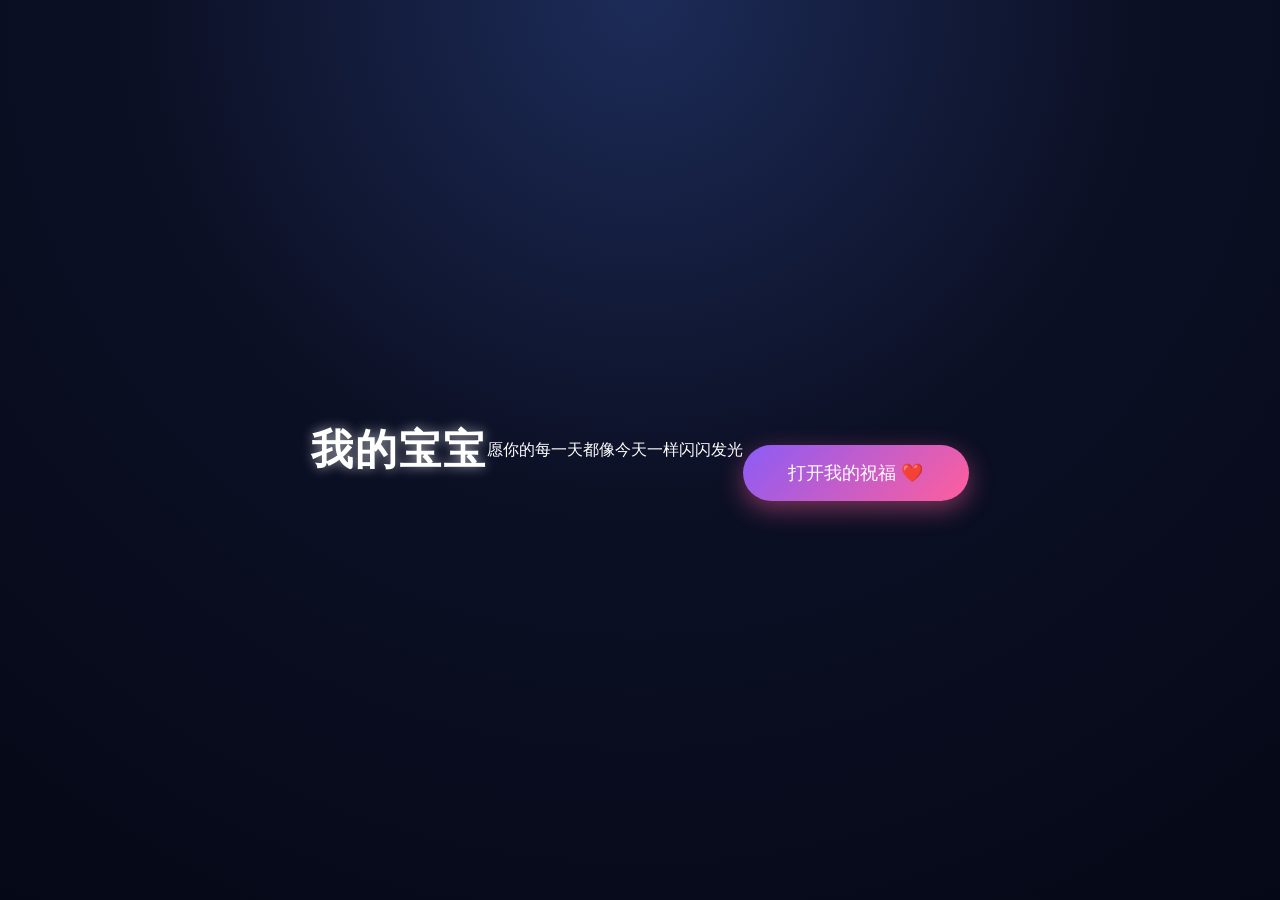
==== index.html @ 5b8b369f "Update birthday title and greeting in index.html" ====
<!DOCTYPE html>
<html lang="zh-CN">

<head>
    <meta charset="UTF-8">
    <meta name="viewport" content="width=device-width, initial-scale=1.0">

    <title>给宝宝的生日祝福</title>

    <!-- 首页CSS -->
    <link rel="stylesheet" href="css/style.css">

</head>

<body>

    <!-- 首页内容 -->
    <div class="container">

        <h1>
            我的宝宝
        </h1>

        <p class="subtitle">
            愿你的每一天都像今天一样闪闪发光
        </p>


        <!-- 跳转生日页面按钮 -->
        <a href="birthday.html" class="start-btn">
            <button>
                打开我的祝福 ❤️
            </button>
        </a>


    </div>


    <!-- 背景音乐 -->
    <audio id="bgMusic" autoplay loop>
        <source src="music/happy-birthday.mp3" type="audio/mpeg">
    </audio>


    <!-- 首页JS -->
    <script src="js/main.js"></script>


</body>

</html>
---- css/style.css ----
/* ===========================
   Happy Birthday For 袁雨婷 ❤️
   style.css
=========================== */

*{
    margin:0;
    padding:0;
    box-sizing:border-box;
}

html,
body{
    width:100%;
    height:100%;
    overflow:hidden;
    font-family:"Poppins","Microsoft YaHei",sans-serif;
    color:#fff;
}

/* 星空背景 */
body{
    background:
        radial-gradient(circle at top,#1c2b58 0%,#0c1025 45%,#050816 100%);
}

/* Canvas */
#stars{
    position:fixed;
    left:0;
    top:0;
    width:100%;
    height:100%;
    z-index:0;
}

/* 深色遮罩 */
.overlay{
    position:fixed;
    inset:0;
    background:
    linear-gradient(
    rgba(0,0,0,.25),
    rgba(0,0,0,.45)
    );
    z-index:1;
}

/* 页面居中 */
.container{
    position:relative;
    z-index:2;
    width:100%;
    height:100%;
    display:flex;
    justify-content:center;
    align-items:center;
    padding:20px;
}

/* 毛玻璃卡片 */
.glass{

    width:420px;
    max-width:95%;

    padding:60px 40px;

    border-radius:30px;

    background:
    rgba(255,255,255,.08);

    border:1px solid rgba(255,255,255,.18);

    backdrop-filter:blur(18px);

    -webkit-backdrop-filter:blur(18px);

    box-shadow:
    0 10px 40px rgba(0,0,0,.35);

    text-align:center;

    animation:fadeUp 1.4s ease;
}

/* 爱心 */
.heart{

    font-size:60px;

    margin-bottom:18px;

    animation:heartBeat 1.8s infinite;

}

/* 主标题 */
h1{

    font-size:42px;

    font-weight:700;

    letter-spacing:2px;

    color:#fff;

    text-shadow:
    0 0 12px rgba(255,255,255,.6);

}

/* 名字 */
h2{

    margin-top:18px;

    font-size:32px;

    color:#ff7aa8;

    letter-spacing:4px;

}

/* 打字机文字 */
#typing{

    margin-top:35px;

    min-height:70px;

    line-height:35px;

    font-size:19px;

    color:#f4f4f4;

    opacity:.9;

}

/* 按钮 */
button{

    margin-top:45px;

    padding:16px 45px;

    border:none;

    border-radius:60px;

    cursor:pointer;

    font-size:18px;

    color:#fff;

    background:
    linear-gradient(
    135deg,
    #8b5cf6,
    #ff5e9c
    );

    box-shadow:
    0 8px 25px rgba(255,94,156,.45);

    transition:.35s;

    animation:breathe 2.5s infinite;

}

button:hover{

    transform:
    translateY(-4px)
    scale(1.05);

    box-shadow:
    0 15px 40px rgba(255,94,156,.6);

}

/* 呼吸动画 */
@keyframes breathe{

    0%{

        transform:scale(1);

    }

    50%{

        transform:scale(1.05);

    }

    100%{

        transform:scale(1);

    }

}

/* 爱心跳动 */
@keyframes heartBeat{

    0%{

        transform:scale(1);

    }

    20%{

        transform:scale(1.15);

    }

    40%{

        transform:scale(.95);

    }

    60%{

        transform:scale(1.18);

    }

    100%{

        transform:scale(1);

    }

}

/* 卡片出现 */
@keyframes fadeUp{

    from{

        opacity:0;

        transform:
        translateY(50px);

    }

    to{

        opacity:1;

        transform:
        translateY(0);

    }

}

/* 星空光晕 */
.glass::before{

    content:"";

    position:absolute;

    width:240px;

    height:240px;

    background:

    radial-gradient(
    rgba(255,255,255,.18),
    transparent 70%
    );

    left:-100px;

    top:-100px;

    filter:blur(20px);

}

/* 底部发光 */
.glass::after{

    content:"";

    position:absolute;

    width:200px;

    height:200px;

    background:

    radial-gradient(

    rgba(255,94,156,.18),

    transparent 70%

    );

    right:-70px;

    bottom:-70px;

    filter:blur(25px);

}

/* 手机适配 */

@media(max-width:768px){

.glass{

padding:45px 25px;

border-radius:25px;

}

h1{

font-size:32px;

}

h2{

font-size:26px;

}

.heart{

font-size:50px;

}

#typing{

font-size:17px;

line-height:30px;

}

button{

width:100%;

font-size:17px;

}

}
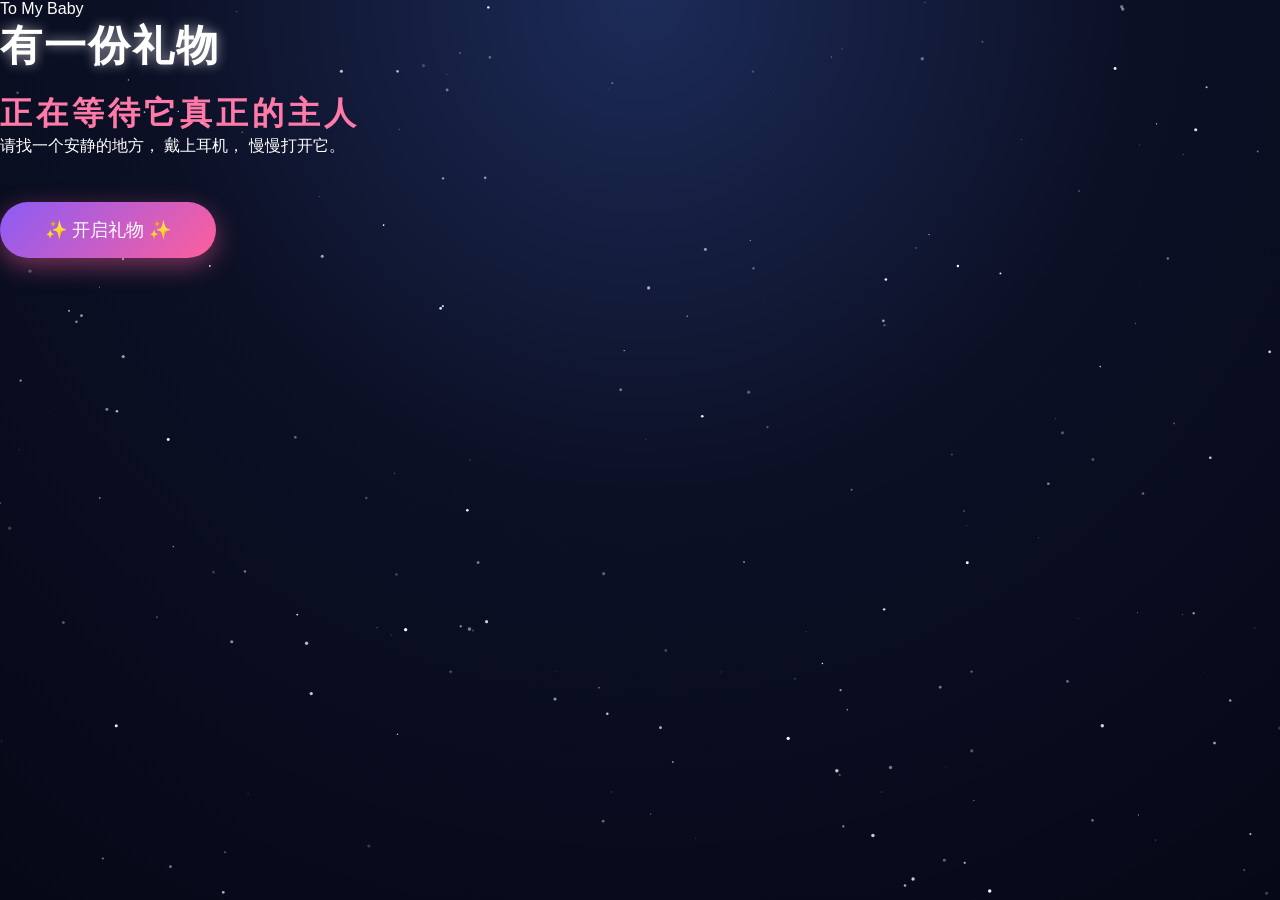
==== commit 0ad323f7: "Update index.html" ====
--- a/index.html
+++ b/index.html
@@ -2,50 +2,86 @@
 <html lang="zh-CN">
 
 <head>
+
     <meta charset="UTF-8">
-    <meta name="viewport" content="width=device-width, initial-scale=1.0">
 
-    <title>给宝宝的生日祝福</title>
+    <meta name="viewport"
+        content="width=device-width, initial-scale=1.0, viewport-fit=cover">
 
-    <!-- 首页CSS -->
+    <title>Happy Birthday · 宝宝 ❤️</title>
+
+    <meta name="theme-color" content="#000000">
+
+    <meta name="apple-mobile-web-app-capable" content="yes">
+
+    <meta name="apple-mobile-web-app-status-bar-style" content="black-translucent">
+
     <link rel="stylesheet" href="css/style.css">
 
 </head>
 
 <body>
 
-    <!-- 首页内容 -->
-    <div class="container">
+    <!-- 星空 -->
+    <canvas id="stars"></canvas>
 
-        <h1>
-            我的宝宝
-        </h1>
+    <!-- 星光 -->
+    <div class="glow glow1"></div>
+    <div class="glow glow2"></div>
 
-        <p class="subtitle">
-            愿你的每一天都像今天一样闪闪发光
-        </p>
+    <!-- 流星 -->
+    <div class="meteor meteor1"></div>
+    <div class="meteor meteor2"></div>
+    <div class="meteor meteor3"></div>
 
+    <!-- 主体 -->
+    <main id="intro">
 
-        <!-- 跳转生日页面按钮 -->
-        <a href="birthday.html" class="start-btn">
-            <button>
-                打开我的祝福 ❤️
+        <div class="content">
+
+            <p class="small">
+                To My Baby
+            </p>
+
+            <h1 class="title">
+                有一份礼物
+            </h1>
+
+            <h2 class="subtitle">
+                正在等待它真正的主人
+            </h2>
+
+            <div class="line"></div>
+
+            <p class="tip">
+
+                请找一个安静的地方，
+
+                戴上耳机，
+
+                慢慢打开它。
+
+            </p>
+
+            <button id="openBtn">
+
+                ✨ 开启礼物 ✨
+
             </button>
-        </a>
 
+        </div>
 
-    </div>
+    </main>
 
+    <!-- 开场渐变 -->
+    <div id="fade"></div>
 
     <!-- 背景音乐 -->
-    <audio id="bgMusic" autoplay loop>
-        <source src="music/happy-birthday.mp3" type="audio/mpeg">
+    <audio id="bgm" loop preload="auto">
+        <source src="assets/music/happy-birthday.mp3" type="audio/mpeg">
     </audio>
 
-
-    <!-- 首页JS -->
     <script src="js/main.js"></script>
-
 
 </body>
 
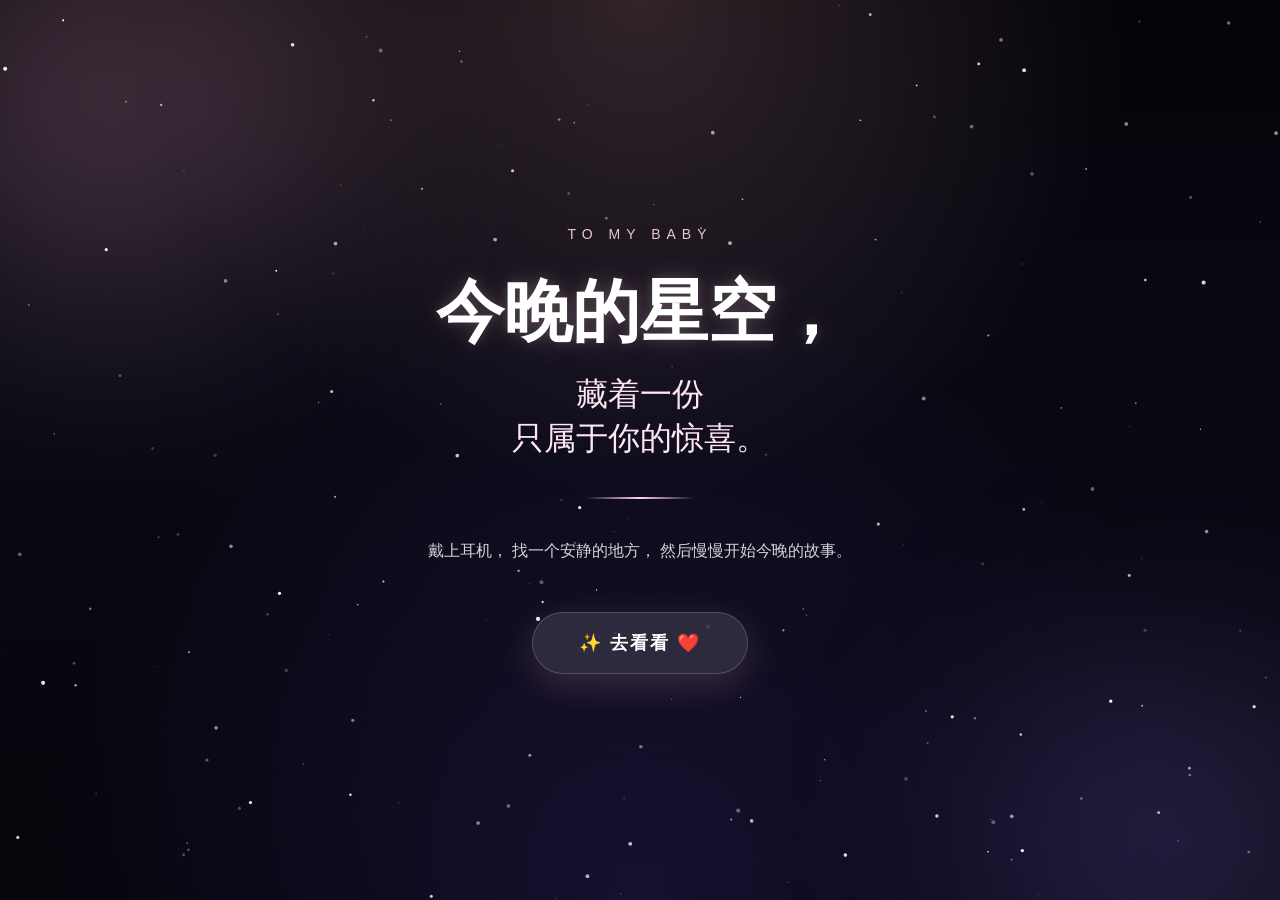
==== commit 601e76f9: "Refactor index.html for improved readability Updated HTML structure and comments for clarity." ====
--- a/index.html
+++ b/index.html
@@ -6,15 +6,16 @@
     <meta charset="UTF-8">
 
     <meta name="viewport"
-        content="width=device-width, initial-scale=1.0, viewport-fit=cover">
-
-    <title>Happy Birthday · 宝宝 ❤️</title>
+          content="width=device-width, initial-scale=1.0, viewport-fit=cover">
 
     <meta name="theme-color" content="#000000">
 
     <meta name="apple-mobile-web-app-capable" content="yes">
 
-    <meta name="apple-mobile-web-app-status-bar-style" content="black-translucent">
+    <meta name="apple-mobile-web-app-status-bar-style"
+          content="black-translucent">
+
+    <title>Happy Birthday · 宝宝 ❤️</title>
 
     <link rel="stylesheet" href="css/style.css">
 
@@ -22,64 +23,101 @@
 
 <body>
 
-    <!-- 星空 -->
+    <!-- 星空背景 -->
     <canvas id="stars"></canvas>
 
-    <!-- 星光 -->
+    <!-- 柔光 -->
     <div class="glow glow1"></div>
     <div class="glow glow2"></div>
 
     <!-- 流星 -->
     <div class="meteor meteor1"></div>
     <div class="meteor meteor2"></div>
-    <div class="meteor meteor3"></div>
 
-    <!-- 主体 -->
+    <!-- 页面主体 -->
+
     <main id="intro">
 
-        <div class="content">
+        <section class="content">
 
-            <p class="small">
+            <!-- 第一行 -->
+
+            <p class="small fade-item">
+
                 To My Baby
+
             </p>
 
-            <h1 class="title">
-                有一份礼物
+            <!-- 第二行 -->
+
+            <h1 class="title fade-item">
+
+                今晚的星空，
+
             </h1>
 
-            <h2 class="subtitle">
-                正在等待它真正的主人
+            <!-- 第三行 -->
+
+            <h2 class="subtitle fade-item">
+
+                藏着一份<br>
+
+                只属于你的惊喜。
+
             </h2>
 
-            <div class="line"></div>
+            <!-- 分割线 -->
 
-            <p class="tip">
+            <div class="line fade-item"></div>
 
-                请找一个安静的地方，
+            <!-- 提示 -->
+
+            <p class="tip fade-item">
 
                 戴上耳机，
 
-                慢慢打开它。
+                找一个安静的地方，
+
+                然后慢慢开始今晚的故事。
 
             </p>
 
-            <button id="openBtn">
+            <!-- 按钮 -->
 
-                ✨ 开启礼物 ✨
+            <button
+                id="openBtn"
+                class="fade-item">
+
+                ✨ 去看看 ❤️
 
             </button>
 
-        </div>
+        </section>
 
     </main>
 
-    <!-- 开场渐变 -->
+    <!-- 星空粒子容器 -->
+
+    <div id="particleLayer"></div>
+
+    <!-- 转场 -->
+
     <div id="fade"></div>
 
     <!-- 背景音乐 -->
-    <audio id="bgm" loop preload="auto">
-        <source src="assets/music/happy-birthday.mp3" type="audio/mpeg">
+
+    <audio
+        id="bgm"
+        preload="auto"
+        loop>
+
+        <source
+            src="assets/music/happy-birthday.mp3"
+            type="audio/mpeg">
+
     </audio>
+
+    <!-- JS -->
 
     <script src="js/main.js"></script>
 
--- a/css/style.css
+++ b/css/style.css
@@ -1,7 +1,7 @@
-/* ===========================
-   Happy Birthday For 袁雨婷 ❤️
-   style.css
-=========================== */
+/* =========================================================
+   Happy Birthday · 首页样式
+   File: css/style.css
+   ========================================================= */
 
 *{
     margin:0;
@@ -14,358 +14,572 @@
     width:100%;
     height:100%;
     overflow:hidden;
-    font-family:"Poppins","Microsoft YaHei",sans-serif;
+    font-family:
+        "PingFang SC",
+        "Microsoft YaHei",
+        sans-serif;
+
+    background:#000;
     color:#fff;
 }
 
-/* 星空背景 */
-body{
-    background:
-        radial-gradient(circle at top,#1c2b58 0%,#0c1025 45%,#050816 100%);
-}
-
-/* Canvas */
+/* ===============================
+   星空 Canvas
+================================ */
+
 #stars{
     position:fixed;
-    left:0;
-    top:0;
+    inset:0;
     width:100%;
     height:100%;
+    z-index:1;
+}
+
+/* ===============================
+   背景渐变
+================================ */
+
+body::before{
+
+    content:"";
+
+    position:fixed;
+
+    inset:0;
+
+    background:
+
+        radial-gradient(circle at top,
+        rgba(255,182,193,.18),
+        transparent 45%),
+
+        radial-gradient(circle at bottom,
+        rgba(120,80,255,.15),
+        transparent 55%),
+
+        linear-gradient(
+            180deg,
+            #030308 0%,
+            #090914 40%,
+            #05050b 100%
+        );
+
     z-index:0;
-}
-
-/* 深色遮罩 */
-.overlay{
+
+}
+
+/* ===============================
+   光晕
+================================ */
+
+.glow{
+
     position:fixed;
+
+    border-radius:50%;
+
+    filter:blur(120px);
+
+    opacity:.25;
+
+    animation:breath 6s ease-in-out infinite;
+
+    z-index:0;
+
+}
+
+.glow1{
+
+    width:420px;
+
+    height:420px;
+
+    background:#ffb6d9;
+
+    top:-120px;
+
+    left:-100px;
+
+}
+
+.glow2{
+
+    width:360px;
+
+    height:360px;
+
+    background:#9b7cff;
+
+    right:-80px;
+
+    bottom:-120px;
+
+    animation-delay:2s;
+
+}
+
+@keyframes breath{
+
+    0%{
+        transform:scale(1);
+        opacity:.18;
+    }
+
+    50%{
+        transform:scale(1.2);
+        opacity:.35;
+    }
+
+    100%{
+        transform:scale(1);
+        opacity:.18;
+    }
+
+}
+
+/* ===============================
+   主内容
+================================ */
+
+#intro{
+
+    position:relative;
+
+    z-index:10;
+
+    width:100%;
+
+    height:100%;
+
+    display:flex;
+
+    align-items:center;
+
+    justify-content:center;
+
+    padding:30px;
+
+}
+
+.content{
+
+    width:min(90%,560px);
+
+    text-align:center;
+
+    animation:introFade 2s ease;
+
+}
+
+.small{
+
+    color:#ffd8ec;
+
+    letter-spacing:6px;
+
+    font-size:14px;
+
+    margin-bottom:25px;
+
+    text-transform:uppercase;
+
+    opacity:.9;
+
+}
+
+.title{
+
+    font-size:clamp(38px,7vw,68px);
+
+    font-weight:700;
+
+    line-height:1.3;
+
+    text-shadow:
+
+        0 0 12px rgba(255,255,255,.15),
+
+        0 0 30px rgba(255,182,193,.2);
+
+}
+
+.subtitle{
+
+    margin-top:18px;
+
+    font-size:clamp(20px,4vw,32px);
+
+    color:#ffe7f2;
+
+    font-weight:300;
+
+}
+
+.line{
+
+    width:110px;
+
+    height:2px;
+
+    margin:36px auto;
+
+    border-radius:999px;
+
+    background:linear-gradient(
+        90deg,
+        transparent,
+        #ffd6e8,
+        transparent
+    );
+
+}
+
+.tip{
+
+    color:rgba(255,255,255,.82);
+
+    line-height:2;
+
+    font-size:16px;
+
+    margin-bottom:45px;
+
+}
+
+/* ===============================
+   按钮
+================================ */
+
+#openBtn{
+
+    cursor:pointer;
+
+    border:none;
+
+    outline:none;
+
+    padding:18px 46px;
+
+    border-radius:999px;
+
+    color:#fff;
+
+    font-size:18px;
+
+    font-weight:600;
+
+    letter-spacing:2px;
+
+    background:
+
+        rgba(255,255,255,.12);
+
+    backdrop-filter:blur(18px);
+
+    -webkit-backdrop-filter:blur(18px);
+
+    border:1px solid rgba(255,255,255,.18);
+
+    transition:.4s;
+
+    box-shadow:
+
+        0 10px 35px rgba(255,182,193,.18);
+
+}
+
+#openBtn:hover{
+
+    transform:translateY(-5px) scale(1.04);
+
+    background:
+
+        rgba(255,182,193,.2);
+
+    box-shadow:
+
+        0 15px 45px rgba(255,182,193,.35);
+
+}
+
+#openBtn:active{
+
+    transform:scale(.96);
+
+}
+
+/* ===============================
+   流星
+================================ */
+
+.meteor{
+
+    position:fixed;
+
+    width:180px;
+
+    height:2px;
+
+    background:
+
+    linear-gradient(
+
+        90deg,
+
+        rgba(255,255,255,0),
+
+        rgba(255,255,255,.95)
+
+    );
+
+    transform:rotate(-35deg);
+
+    opacity:.75;
+
+    z-index:2;
+
+}
+
+.meteor::after{
+
+    content:"";
+
+    position:absolute;
+
+    right:-4px;
+
+    top:-2px;
+
+    width:6px;
+
+    height:6px;
+
+    border-radius:50%;
+
+    background:#fff;
+
+    box-shadow:0 0 12px #fff;
+
+}
+
+.meteor1{
+
+    top:12%;
+
+    left:-25%;
+
+    animation:meteorMove 7s linear infinite;
+
+}
+
+.meteor2{
+
+    top:35%;
+
+    left:-35%;
+
+    animation:meteorMove 9s linear infinite;
+
+    animation-delay:2s;
+
+}
+
+.meteor3{
+
+    top:60%;
+
+    left:-30%;
+
+    animation:meteorMove 8s linear infinite;
+
+    animation-delay:5s;
+
+}
+
+@keyframes meteorMove{
+
+    0%{
+
+        transform:
+
+            translate(0,0)
+
+            rotate(-35deg);
+
+        opacity:0;
+
+    }
+
+    10%{
+
+        opacity:1;
+
+    }
+
+    100%{
+
+        transform:
+
+            translate(170vw,90vh)
+
+            rotate(-35deg);
+
+        opacity:0;
+
+    }
+
+}
+
+/* ===============================
+   淡入动画
+================================ */
+
+@keyframes introFade{
+
+    from{
+
+        opacity:0;
+
+        transform:
+
+            translateY(35px)
+
+            scale(.96);
+
+    }
+
+    to{
+
+        opacity:1;
+
+        transform:
+
+            translateY(0)
+
+            scale(1);
+
+    }
+
+}
+
+/* ===============================
+   转场遮罩
+================================ */
+
+#fade{
+
+    position:fixed;
+
     inset:0;
-    background:
-    linear-gradient(
-    rgba(0,0,0,.25),
-    rgba(0,0,0,.45)
-    );
-    z-index:1;
-}
-
-/* 页面居中 */
-.container{
-    position:relative;
-    z-index:2;
-    width:100%;
-    height:100%;
-    display:flex;
-    justify-content:center;
-    align-items:center;
-    padding:20px;
-}
-
-/* 毛玻璃卡片 */
-.glass{
-
-    width:420px;
-    max-width:95%;
-
-    padding:60px 40px;
-
-    border-radius:30px;
-
-    background:
-    rgba(255,255,255,.08);
-
-    border:1px solid rgba(255,255,255,.18);
-
-    backdrop-filter:blur(18px);
-
-    -webkit-backdrop-filter:blur(18px);
-
-    box-shadow:
-    0 10px 40px rgba(0,0,0,.35);
-
-    text-align:center;
-
-    animation:fadeUp 1.4s ease;
-}
-
-/* 爱心 */
-.heart{
-
-    font-size:60px;
-
-    margin-bottom:18px;
-
-    animation:heartBeat 1.8s infinite;
-
-}
-
-/* 主标题 */
-h1{
-
-    font-size:42px;
-
-    font-weight:700;
-
-    letter-spacing:2px;
-
-    color:#fff;
-
-    text-shadow:
-    0 0 12px rgba(255,255,255,.6);
-
-}
-
-/* 名字 */
-h2{
-
-    margin-top:18px;
-
-    font-size:32px;
-
-    color:#ff7aa8;
-
-    letter-spacing:4px;
-
-}
-
-/* 打字机文字 */
-#typing{
-
-    margin-top:35px;
-
-    min-height:70px;
-
-    line-height:35px;
-
-    font-size:19px;
-
-    color:#f4f4f4;
-
-    opacity:.9;
-
-}
-
-/* 按钮 */
-button{
-
-    margin-top:45px;
-
-    padding:16px 45px;
-
-    border:none;
-
-    border-radius:60px;
-
-    cursor:pointer;
-
-    font-size:18px;
-
-    color:#fff;
-
-    background:
-    linear-gradient(
-    135deg,
-    #8b5cf6,
-    #ff5e9c
-    );
-
-    box-shadow:
-    0 8px 25px rgba(255,94,156,.45);
-
-    transition:.35s;
-
-    animation:breathe 2.5s infinite;
-
-}
-
-button:hover{
-
-    transform:
-    translateY(-4px)
-    scale(1.05);
-
-    box-shadow:
-    0 15px 40px rgba(255,94,156,.6);
-
-}
-
-/* 呼吸动画 */
-@keyframes breathe{
-
-    0%{
-
-        transform:scale(1);
+
+    background:#000;
+
+    opacity:0;
+
+    pointer-events:none;
+
+    transition:1.3s;
+
+    z-index:999;
+
+}
+
+#fade.show{
+
+    opacity:1;
+
+}
+
+/* ===============================
+   手机适配
+================================ */
+
+@media (max-width:768px){
+
+    .content{
+
+        width:92%;
+
+    }
+
+    .title{
+
+        font-size:42px;
+
+    }
+
+    .subtitle{
+
+        font-size:22px;
+
+    }
+
+    .tip{
+
+        font-size:15px;
+
+    }
+
+    #openBtn{
+
+        width:100%;
+
+        font-size:18px;
+
+        padding:18px;
+
+    }
+
+}
+
+/* ===============================
+   刘海屏安全区域
+================================ */
+
+body{
+
+    padding-top:env(safe-area-inset-top);
+
+    padding-bottom:env(safe-area-inset-bottom);
+
+    padding-left:env(safe-area-inset-left);
+
+    padding-right:env(safe-area-inset-right);
+
+}
+
+/* ===============================
+   星空闪烁点（可由 JS 动态添加）
+================================ */
+
+.star{
+
+    position:absolute;
+
+    border-radius:50%;
+
+    background:#fff;
+
+    animation:twinkle linear infinite;
+
+}
+
+@keyframes twinkle{
+
+    0%,100%{
+
+        opacity:.2;
+
+        transform:scale(.8);
 
     }
 
     50%{
 
-        transform:scale(1.05);
-
-    }
-
-    100%{
-
-        transform:scale(1);
-
-    }
-
-}
-
-/* 爱心跳动 */
-@keyframes heartBeat{
-
-    0%{
-
-        transform:scale(1);
-
-    }
-
-    20%{
-
-        transform:scale(1.15);
-
-    }
-
-    40%{
-
-        transform:scale(.95);
-
-    }
-
-    60%{
-
-        transform:scale(1.18);
-
-    }
-
-    100%{
-
-        transform:scale(1);
-
-    }
-
-}
-
-/* 卡片出现 */
-@keyframes fadeUp{
-
-    from{
-
-        opacity:0;
-
-        transform:
-        translateY(50px);
-
-    }
-
-    to{
-
         opacity:1;
 
-        transform:
-        translateY(0);
-
-    }
-
-}
-
-/* 星空光晕 */
-.glass::before{
-
-    content:"";
-
-    position:absolute;
-
-    width:240px;
-
-    height:240px;
-
-    background:
-
-    radial-gradient(
-    rgba(255,255,255,.18),
-    transparent 70%
-    );
-
-    left:-100px;
-
-    top:-100px;
-
-    filter:blur(20px);
-
-}
-
-/* 底部发光 */
-.glass::after{
-
-    content:"";
-
-    position:absolute;
-
-    width:200px;
-
-    height:200px;
-
-    background:
-
-    radial-gradient(
-
-    rgba(255,94,156,.18),
-
-    transparent 70%
-
-    );
-
-    right:-70px;
-
-    bottom:-70px;
-
-    filter:blur(25px);
-
-}
-
-/* 手机适配 */
-
-@media(max-width:768px){
-
-.glass{
-
-padding:45px 25px;
-
-border-radius:25px;
-
-}
-
-h1{
-
-font-size:32px;
-
-}
-
-h2{
-
-font-size:26px;
-
-}
-
-.heart{
-
-font-size:50px;
-
-}
-
-#typing{
-
-font-size:17px;
-
-line-height:30px;
-
-}
-
-button{
-
-width:100%;
-
-font-size:17px;
-
-}
-
-}
+        transform:scale(1.4);
+
+    }
+
+}
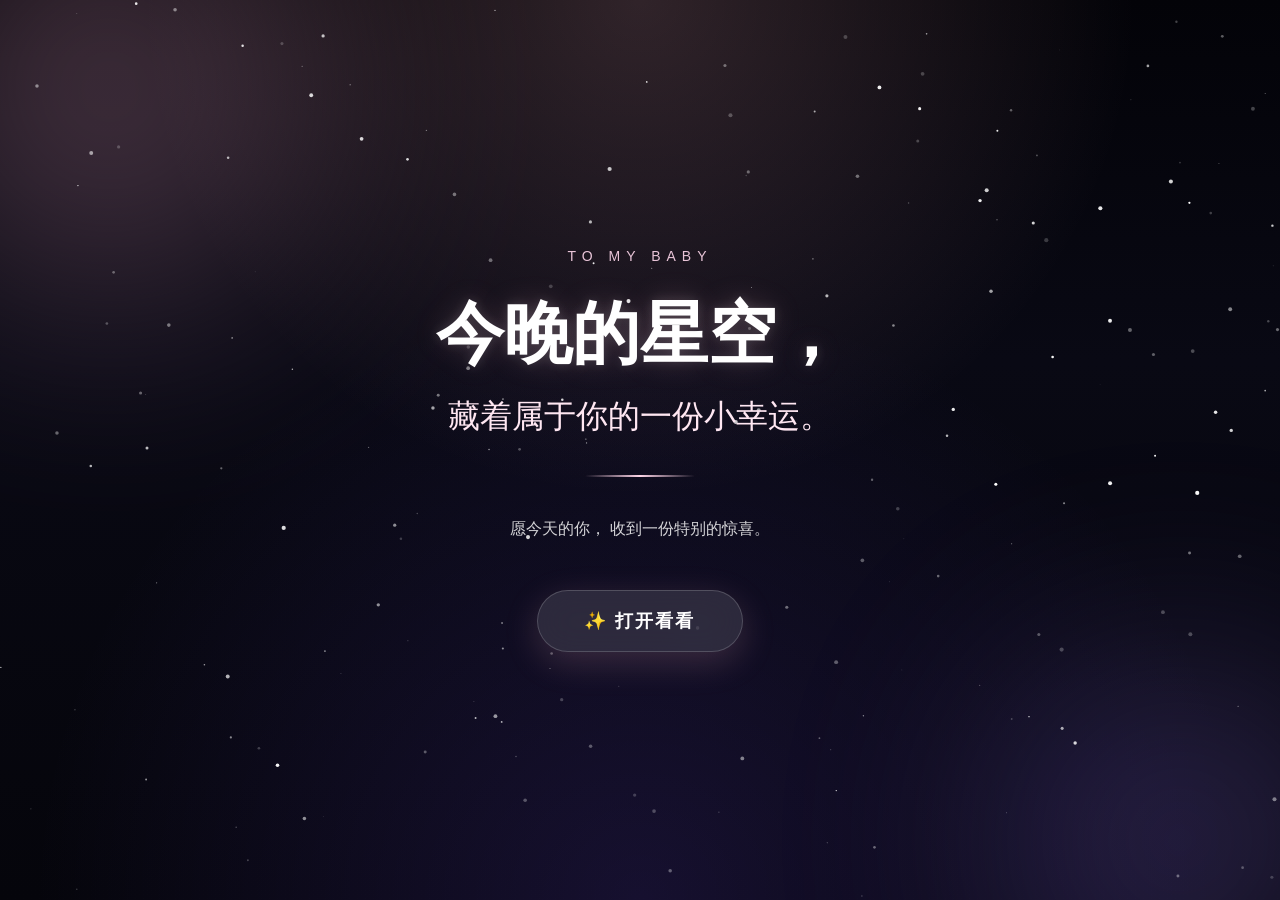
==== commit 3e506f47: "Update index.html" ====
--- a/index.html
+++ b/index.html
@@ -15,32 +15,50 @@
     <meta name="apple-mobile-web-app-status-bar-style"
           content="black-translucent">
 
-    <title>Happy Birthday · 宝宝 ❤️</title>
+    <title>
+        Happy Birthday · 宝宝 ❤️
+    </title>
+
 
     <link rel="stylesheet" href="css/style.css">
 
 </head>
 
+
 <body>
 
+
     <!-- 星空背景 -->
+
     <canvas id="stars"></canvas>
 
-    <!-- 柔光 -->
+
+    <!-- 背景柔光 -->
+
     <div class="glow glow1"></div>
+
     <div class="glow glow2"></div>
 
+
+
     <!-- 流星 -->
+
     <div class="meteor meteor1"></div>
+
     <div class="meteor meteor2"></div>
 
-    <!-- 页面主体 -->
+
+
+    <!-- 首页内容 -->
 
     <main id="intro">
 
+
         <section class="content">
 
-            <!-- 第一行 -->
+
+
+            <!-- 英文标题 -->
 
             <p class="small fade-item">
 
@@ -48,7 +66,10 @@
 
             </p>
 
-            <!-- 第二行 -->
+
+
+
+            <!-- 主标题 -->
 
             <h1 class="title fade-item">
 
@@ -56,71 +77,109 @@
 
             </h1>
 
-            <!-- 第三行 -->
+
+
+
+            <!-- 副标题 -->
 
             <h2 class="subtitle fade-item">
 
-                藏着一份<br>
 
-                只属于你的惊喜。
+                藏着属于你的一份小幸运。
+
 
             </h2>
+
+
+
 
             <!-- 分割线 -->
 
             <div class="line fade-item"></div>
 
-            <!-- 提示 -->
+
+
+
+            <!-- 小文字 -->
 
             <p class="tip fade-item">
 
-                戴上耳机，
+                愿今天的你，
 
-                找一个安静的地方，
-
-                然后慢慢开始今晚的故事。
+                收到一份特别的惊喜。
 
             </p>
 
-            <!-- 按钮 -->
+
+
+
+            <!-- 开始按钮 -->
 
             <button
+
                 id="openBtn"
+
                 class="fade-item">
 
-                ✨ 去看看 ❤️
+
+                ✨ 打开看看
+
 
             </button>
 
+
+
         </section>
+
+
 
     </main>
 
-    <!-- 星空粒子容器 -->
+
+
+
+    <!-- 粒子层 -->
 
     <div id="particleLayer"></div>
 
-    <!-- 转场 -->
+
+
+
+    <!-- 转场黑幕 -->
 
     <div id="fade"></div>
+
+
+
 
     <!-- 背景音乐 -->
 
     <audio
+
         id="bgm"
+
         preload="auto"
+
         loop>
 
+
         <source
+
             src="assets/music/happy-birthday.mp3"
+
             type="audio/mpeg">
+
 
     </audio>
 
-    <!-- JS -->
+
+
 
     <script src="js/main.js"></script>
 
+
+
 </body>
 
+
 </html>
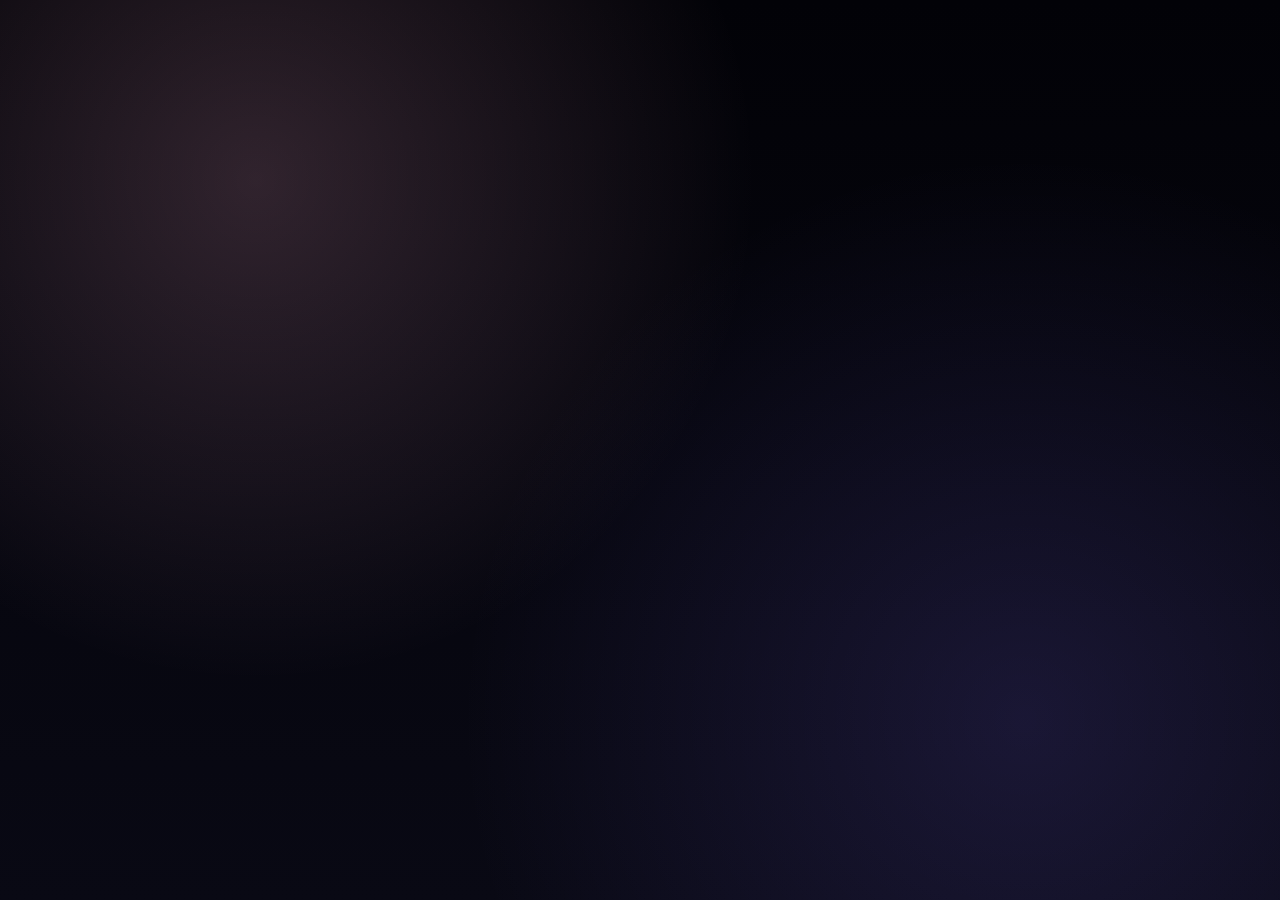
==== commit 619ca37a: "Refactor index.html for improved structure and content" ====
--- a/index.html
+++ b/index.html
@@ -2,184 +2,63 @@
 <html lang="zh-CN">
 
 <head>
+    <meta charset="UTF-8" />
+    <meta name="viewport" content="width=device-width, initial-scale=1.0" />
 
-    <meta charset="UTF-8">
+    <title>To My Baby ❤️</title>
 
-    <meta name="viewport"
-          content="width=device-width, initial-scale=1.0, viewport-fit=cover">
+    <!-- Google Fonts -->
+    <link rel="preconnect" href="https://fonts.googleapis.com">
+    <link rel="preconnect" href="https://fonts.gstatic.com" crossorigin>
 
-    <meta name="theme-color" content="#000000">
-
-    <meta name="apple-mobile-web-app-capable" content="yes">
-
-    <meta name="apple-mobile-web-app-status-bar-style"
-          content="black-translucent">
-
-    <title>
-        Happy Birthday · 宝宝 ❤️
-    </title>
-
+    <link href="https://fonts.googleapis.com/css2?family=Cormorant+Garamond:wght@400;500;600&family=Noto+Serif+SC:wght@300;400&display=swap" rel="stylesheet">
 
     <link rel="stylesheet" href="css/style.css">
 
 </head>
 
-
 <body>
 
+    <!-- 星空 Canvas -->
+    <canvas id="starCanvas"></canvas>
 
-    <!-- 星空背景 -->
+    <!-- 渐变遮罩 -->
+    <div class="overlay"></div>
 
-    <canvas id="stars"></canvas>
+    <!-- 主内容 -->
+    <main class="hero">
 
+        <div class="hero-content">
 
-    <!-- 背景柔光 -->
+            <div class="small-title">
+                FOR MY LOVE
+            </div>
 
-    <div class="glow glow1"></div>
+            <h1>
+                To My Baby
+            </h1>
 
-    <div class="glow glow2"></div>
-
-
-
-    <!-- 流星 -->
-
-    <div class="meteor meteor1"></div>
-
-    <div class="meteor meteor2"></div>
-
-
-
-    <!-- 首页内容 -->
-
-    <main id="intro">
-
-
-        <section class="content">
-
-
-
-            <!-- 英文标题 -->
-
-            <p class="small fade-item">
-
-                To My Baby
-
+            <p class="subtitle">
+                今晚的星空，
+                <br>
+                藏着属于你的一份小幸运。
             </p>
 
+            <button id="enterBtn">
 
-
-
-            <!-- 主标题 -->
-
-            <h1 class="title fade-item">
-
-                今晚的星空，
-
-            </h1>
-
-
-
-
-            <!-- 副标题 -->
-
-            <h2 class="subtitle fade-item">
-
-
-                藏着属于你的一份小幸运。
-
-
-            </h2>
-
-
-
-
-            <!-- 分割线 -->
-
-            <div class="line fade-item"></div>
-
-
-
-
-            <!-- 小文字 -->
-
-            <p class="tip fade-item">
-
-                愿今天的你，
-
-                收到一份特别的惊喜。
-
-            </p>
-
-
-
-
-            <!-- 开始按钮 -->
-
-            <button
-
-                id="openBtn"
-
-                class="fade-item">
-
-
-                ✨ 打开看看
-
+                <span>✨ 打开看看</span>
 
             </button>
 
-
-
-        </section>
-
-
+        </div>
 
     </main>
 
-
-
-
-    <!-- 粒子层 -->
-
-    <div id="particleLayer"></div>
-
-
-
-
-    <!-- 转场黑幕 -->
-
-    <div id="fade"></div>
-
-
-
-
-    <!-- 背景音乐 -->
-
-    <audio
-
-        id="bgm"
-
-        preload="auto"
-
-        loop>
-
-
-        <source
-
-            src="assets/music/happy-birthday.mp3"
-
-            type="audio/mpeg">
-
-
-    </audio>
-
-
-
+    <!-- 流星容器 -->
+    <div id="meteorContainer"></div>
 
     <script src="js/main.js"></script>
 
-
-
 </body>
 
-
 </html>
--- a/css/style.css
+++ b/css/style.css
@@ -1,7 +1,12 @@
-/* =========================================================
-   Happy Birthday · 首页样式
-   File: css/style.css
-   ========================================================= */
+/* =====================================================
+   Happy Birthday 首页样式
+   Romantic Movie Style
+===================================================== */
+
+
+/* =========================
+   基础
+========================= */
 
 *{
     margin:0;
@@ -9,35 +14,52 @@
     box-sizing:border-box;
 }
 
+
 html,
 body{
+
     width:100%;
     height:100%;
+
     overflow:hidden;
+
+    background:#020207;
+
+    color:white;
+
     font-family:
         "PingFang SC",
         "Microsoft YaHei",
         sans-serif;
-
-    background:#000;
-    color:#fff;
-}
-
-/* ===============================
+}
+
+
+
+/* =========================
    星空 Canvas
-================================ */
+========================= */
+
 
 #stars{
+
     position:fixed;
+
     inset:0;
+
     width:100%;
+
     height:100%;
+
     z-index:1;
-}
-
-/* ===============================
+
+}
+
+
+
+/* =========================
    背景渐变
-================================ */
+========================= */
+
 
 body::before{
 
@@ -47,539 +69,740 @@
 
     inset:0;
 
+    z-index:0;
+
+
     background:
 
-        radial-gradient(circle at top,
-        rgba(255,182,193,.18),
-        transparent 45%),
-
-        radial-gradient(circle at bottom,
-        rgba(120,80,255,.15),
-        transparent 55%),
-
-        linear-gradient(
-            180deg,
-            #030308 0%,
-            #090914 40%,
-            #05050b 100%
-        );
+    radial-gradient(
+        circle at 20% 20%,
+        rgba(255,180,210,.18),
+        transparent 40%
+    ),
+
+
+    radial-gradient(
+        circle at 80% 80%,
+        rgba(130,110,255,.15),
+        transparent 45%
+    ),
+
+
+    linear-gradient(
+        180deg,
+        #020207,
+        #090914
+    );
+
+}
+
+
+
+/* =========================
+   柔光
+========================= */
+
+
+.glow{
+
+    position:fixed;
+
+    border-radius:50%;
+
+    filter:blur(120px);
 
     z-index:0;
 
-}
-
-/* ===============================
-   光晕
-================================ */
-
-.glow{
+    animation:
+        glowMove 8s infinite ease-in-out;
+
+}
+
+
+
+.glow1{
+
+    width:420px;
+
+    height:420px;
+
+    background:#ff9fc9;
+
+    top:-160px;
+
+    left:-120px;
+
+}
+
+
+
+.glow2{
+
+    width:360px;
+
+    height:360px;
+
+    background:#8d7cff;
+
+    right:-120px;
+
+    bottom:-120px;
+
+    animation-delay:3s;
+
+}
+
+
+
+@keyframes glowMove{
+
+
+    0%,100%{
+
+        transform:scale(1);
+
+        opacity:.2;
+
+    }
+
+
+    50%{
+
+        transform:scale(1.25);
+
+        opacity:.38;
+
+    }
+
+}
+
+
+
+
+
+/* =========================
+   主区域
+========================= */
+
+
+#intro{
+
+    position:relative;
+
+    z-index:10;
+
+    width:100%;
+
+    height:100%;
+
+
+    display:flex;
+
+    justify-content:center;
+
+    align-items:center;
+
+
+    padding:30px;
+
+}
+
+
+
+.content{
+
+    width:min(90%,600px);
+
+    text-align:center;
+
+}
+
+
+
+
+
+/* =========================
+   字幕出现动画
+========================= */
+
+
+.fade-item{
+
+
+    opacity:0;
+
+
+    transform:
+        translateY(35px);
+
+
+
+    animation:
+        textShow 1.5s ease forwards;
+
+
+}
+
+
+
+.fade-item:nth-child(1){
+
+    animation-delay:.5s;
+
+}
+
+
+.fade-item:nth-child(2){
+
+    animation-delay:1.4s;
+
+}
+
+
+.fade-item:nth-child(3){
+
+    animation-delay:2.3s;
+
+}
+
+
+.fade-item:nth-child(4){
+
+    animation-delay:3.2s;
+
+}
+
+
+.fade-item:nth-child(5){
+
+    animation-delay:4.1s;
+
+}
+
+
+
+
+@keyframes textShow{
+
+
+    to{
+
+        opacity:1;
+
+
+        transform:
+            translateY(0);
+
+    }
+
+}
+
+
+
+/* =========================
+   To My Baby
+========================= */
+
+
+.small{
+
+    font-size:15px;
+
+    letter-spacing:8px;
+
+    color:
+    rgba(255,255,255,.65);
+
+
+    margin-bottom:35px;
+
+}
+
+
+
+/* =========================
+   主标题
+========================= */
+
+
+.title{
+
+
+    font-family:
+
+        "STKaiti",
+        "KaiTi",
+        "FangSong",
+        serif;
+
+
+
+    font-size:
+
+        clamp(34px,6vw,54px);
+
+
+
+    font-weight:400;
+
+
+
+    letter-spacing:4px;
+
+
+
+    line-height:1.8;
+
+
+
+    color:#fff7fa;
+
+
+
+    text-shadow:
+
+
+        0 0 15px rgba(255,255,255,.25),
+
+
+        0 0 40px rgba(255,182,193,.3);
+
+}
+
+
+
+
+/* =========================
+   小幸运
+========================= */
+
+
+.subtitle{
+
+
+    margin-top:15px;
+
+
+    font-family:
+
+        "PingFang SC",
+        "Microsoft YaHei",
+        sans-serif;
+
+
+
+    font-size:
+
+        clamp(20px,4vw,30px);
+
+
+
+    font-weight:300;
+
+
+
+    letter-spacing:3px;
+
+
+
+    line-height:1.8;
+
+
+
+    color:#ffeaf3;
+
+
+}
+
+
+
+
+/* =========================
+   分割线
+========================= */
+
+
+.line{
+
+
+    width:120px;
+
+
+    height:2px;
+
+
+    margin:35px auto;
+
+
+    background:
+
+    linear-gradient(
+
+        90deg,
+
+        transparent,
+
+        #ffd6e8,
+
+        transparent
+
+    );
+
+}
+
+
+
+
+/* =========================
+   提示文字
+========================= */
+
+
+.tip{
+
+
+    font-size:16px;
+
+
+    line-height:2;
+
+
+    color:
+
+    rgba(255,255,255,.75);
+
+
+
+    margin-bottom:45px;
+
+
+}
+
+
+
+
+/* =========================
+   按钮
+========================= */
+
+
+#openBtn{
+
+
+    padding:
+
+        17px 45px;
+
+
+
+    border-radius:999px;
+
+
+
+    border:
+
+        1px solid
+
+        rgba(255,255,255,.25);
+
+
+
+    background:
+
+        rgba(255,255,255,.12);
+
+
+
+    backdrop-filter:
+
+        blur(20px);
+
+
+
+    color:white;
+
+
+
+    font-size:18px;
+
+
+
+    letter-spacing:2px;
+
+
+
+    cursor:pointer;
+
+
+
+    transition:.4s;
+
+
+
+    box-shadow:
+
+        0 10px 40px
+
+        rgba(255,182,193,.25);
+
+}
+
+
+
+#openBtn:hover{
+
+
+    transform:
+
+        translateY(-5px)
+
+        scale(1.05);
+
+
+
+    background:
+
+        rgba(255,182,193,.25);
+
+
+
+}
+
+
+
+
+/* =========================
+   动态流星
+========================= */
+
+
+.meteor{
+
 
     position:fixed;
 
+
+    width:220px;
+
+
+    height:2px;
+
+
+
+    background:
+
+
+    linear-gradient(
+
+        90deg,
+
+        transparent,
+
+        rgba(255,255,255,.95)
+
+    );
+
+
+
+    transform:rotate(-35deg);
+
+
+
+    z-index:5;
+
+
+    pointer-events:none;
+
+}
+
+
+
+
+.meteor::after{
+
+
+    content:"";
+
+
+    position:absolute;
+
+
+    right:0;
+
+
+    top:-2px;
+
+
+
+    width:6px;
+
+
+    height:6px;
+
+
     border-radius:50%;
 
-    filter:blur(120px);
-
-    opacity:.25;
-
-    animation:breath 6s ease-in-out infinite;
-
-    z-index:0;
-
-}
-
-.glow1{
-
-    width:420px;
-
-    height:420px;
-
-    background:#ffb6d9;
-
-    top:-120px;
-
-    left:-100px;
-
-}
-
-.glow2{
-
-    width:360px;
-
-    height:360px;
-
-    background:#9b7cff;
-
-    right:-80px;
-
-    bottom:-120px;
-
-    animation-delay:2s;
-
-}
-
-@keyframes breath{
+
+
+    background:white;
+
+
+
+    box-shadow:
+
+
+        0 0 15px white,
+
+
+        0 0 30px #ffd6ec;
+
+
+}
+
+
+
+
+@keyframes meteorMove{
+
 
     0%{
-        transform:scale(1);
-        opacity:.18;
-    }
-
-    50%{
-        transform:scale(1.2);
-        opacity:.35;
-    }
+
+
+        transform:
+
+        translate(-20vw,-20vh)
+
+        rotate(-35deg);
+
+
+
+        opacity:0;
+
+
+    }
+
+
+    15%{
+
+
+        opacity:1;
+
+
+    }
+
+
 
     100%{
-        transform:scale(1);
-        opacity:.18;
-    }
-
-}
-
-/* ===============================
-   主内容
-================================ */
-
-#intro{
-
-    position:relative;
-
-    z-index:10;
-
-    width:100%;
-
-    height:100%;
-
-    display:flex;
-
-    align-items:center;
-
-    justify-content:center;
-
-    padding:30px;
-
-}
-
-.content{
-
-    width:min(90%,560px);
-
-    text-align:center;
-
-    animation:introFade 2s ease;
-
-}
-
-.small{
-
-    color:#ffd8ec;
-
-    letter-spacing:6px;
-
-    font-size:14px;
-
-    margin-bottom:25px;
-
-    text-transform:uppercase;
-
-    opacity:.9;
-
-}
-
-.title{
-
-    font-size:clamp(38px,7vw,68px);
-
-    font-weight:700;
-
-    line-height:1.3;
-
-    text-shadow:
-
-        0 0 12px rgba(255,255,255,.15),
-
-        0 0 30px rgba(255,182,193,.2);
-
-}
-
-.subtitle{
-
-    margin-top:18px;
-
-    font-size:clamp(20px,4vw,32px);
-
-    color:#ffe7f2;
-
-    font-weight:300;
-
-}
-
-.line{
-
-    width:110px;
-
-    height:2px;
-
-    margin:36px auto;
-
-    border-radius:999px;
-
-    background:linear-gradient(
-        90deg,
-        transparent,
-        #ffd6e8,
-        transparent
-    );
-
-}
-
-.tip{
-
-    color:rgba(255,255,255,.82);
-
-    line-height:2;
-
-    font-size:16px;
-
-    margin-bottom:45px;
-
-}
-
-/* ===============================
-   按钮
-================================ */
-
-#openBtn{
-
-    cursor:pointer;
-
-    border:none;
-
-    outline:none;
-
-    padding:18px 46px;
-
-    border-radius:999px;
-
-    color:#fff;
-
-    font-size:18px;
-
-    font-weight:600;
-
-    letter-spacing:2px;
-
-    background:
-
-        rgba(255,255,255,.12);
-
-    backdrop-filter:blur(18px);
-
-    -webkit-backdrop-filter:blur(18px);
-
-    border:1px solid rgba(255,255,255,.18);
-
-    transition:.4s;
-
-    box-shadow:
-
-        0 10px 35px rgba(255,182,193,.18);
-
-}
-
-#openBtn:hover{
-
-    transform:translateY(-5px) scale(1.04);
-
-    background:
-
-        rgba(255,182,193,.2);
-
-    box-shadow:
-
-        0 15px 45px rgba(255,182,193,.35);
-
-}
-
-#openBtn:active{
-
-    transform:scale(.96);
-
-}
-
-/* ===============================
-   流星
-================================ */
-
-.meteor{
+
+
+        transform:
+
+
+        translate(130vw,100vh)
+
+        rotate(-35deg);
+
+
+
+        opacity:0;
+
+
+    }
+
+
+}
+
+
+
+
+/* =========================
+   转场
+========================= */
+
+
+#fade{
+
 
     position:fixed;
 
-    width:180px;
-
-    height:2px;
-
-    background:
-
-    linear-gradient(
-
-        90deg,
-
-        rgba(255,255,255,0),
-
-        rgba(255,255,255,.95)
-
-    );
-
-    transform:rotate(-35deg);
-
-    opacity:.75;
-
-    z-index:2;
-
-}
-
-.meteor::after{
-
-    content:"";
-
-    position:absolute;
-
-    right:-4px;
-
-    top:-2px;
-
-    width:6px;
-
-    height:6px;
-
-    border-radius:50%;
-
-    background:#fff;
-
-    box-shadow:0 0 12px #fff;
-
-}
-
-.meteor1{
-
-    top:12%;
-
-    left:-25%;
-
-    animation:meteorMove 7s linear infinite;
-
-}
-
-.meteor2{
-
-    top:35%;
-
-    left:-35%;
-
-    animation:meteorMove 9s linear infinite;
-
-    animation-delay:2s;
-
-}
-
-.meteor3{
-
-    top:60%;
-
-    left:-30%;
-
-    animation:meteorMove 8s linear infinite;
-
-    animation-delay:5s;
-
-}
-
-@keyframes meteorMove{
-
-    0%{
-
-        transform:
-
-            translate(0,0)
-
-            rotate(-35deg);
-
-        opacity:0;
-
-    }
-
-    10%{
-
-        opacity:1;
-
-    }
-
-    100%{
-
-        transform:
-
-            translate(170vw,90vh)
-
-            rotate(-35deg);
-
-        opacity:0;
-
-    }
-
-}
-
-/* ===============================
-   淡入动画
-================================ */
-
-@keyframes introFade{
-
-    from{
-
-        opacity:0;
-
-        transform:
-
-            translateY(35px)
-
-            scale(.96);
-
-    }
-
-    to{
-
-        opacity:1;
-
-        transform:
-
-            translateY(0)
-
-            scale(1);
-
-    }
-
-}
-
-/* ===============================
-   转场遮罩
-================================ */
-
-#fade{
-
-    position:fixed;
 
     inset:0;
 
-    background:#000;
+
+    background:black;
+
 
     opacity:0;
 
+
     pointer-events:none;
 
-    transition:1.3s;
+
+    transition:1.5s;
+
 
     z-index:999;
 
 }
 
+
+
 #fade.show{
 
+
     opacity:1;
 
-}
-
-/* ===============================
+
+}
+
+
+
+
+/* =========================
    手机适配
-================================ */
-
-@media (max-width:768px){
-
-    .content{
-
-        width:92%;
-
-    }
+========================= */
+
+
+@media(max-width:768px){
+
 
     .title{
 
-        font-size:42px;
-
-    }
+
+        font-size:38px;
+
+
+    }
+
+
 
     .subtitle{
 
+
         font-size:22px;
 
-    }
+
+    }
+
+
 
     .tip{
 
-        font-size:15px;
-
-    }
+
+        font-size:14px;
+
+
+    }
+
+
 
     #openBtn{
 
-        width:100%;
-
-        font-size:18px;
-
-        padding:18px;
-
-    }
-
-}
-
-/* ===============================
-   刘海屏安全区域
-================================ */
-
-body{
-
-    padding-top:env(safe-area-inset-top);
-
-    padding-bottom:env(safe-area-inset-bottom);
-
-    padding-left:env(safe-area-inset-left);
-
-    padding-right:env(safe-area-inset-right);
-
-}
-
-/* ===============================
-   星空闪烁点（可由 JS 动态添加）
-================================ */
-
-.star{
-
-    position:absolute;
-
-    border-radius:50%;
-
-    background:#fff;
-
-    animation:twinkle linear infinite;
-
-}
-
-@keyframes twinkle{
-
-    0%,100%{
-
-        opacity:.2;
-
-        transform:scale(.8);
-
-    }
-
-    50%{
-
-        opacity:1;
-
-        transform:scale(1.4);
-
-    }
-
-}
+
+        width:80%;
+
+
+    }
+
+
+}
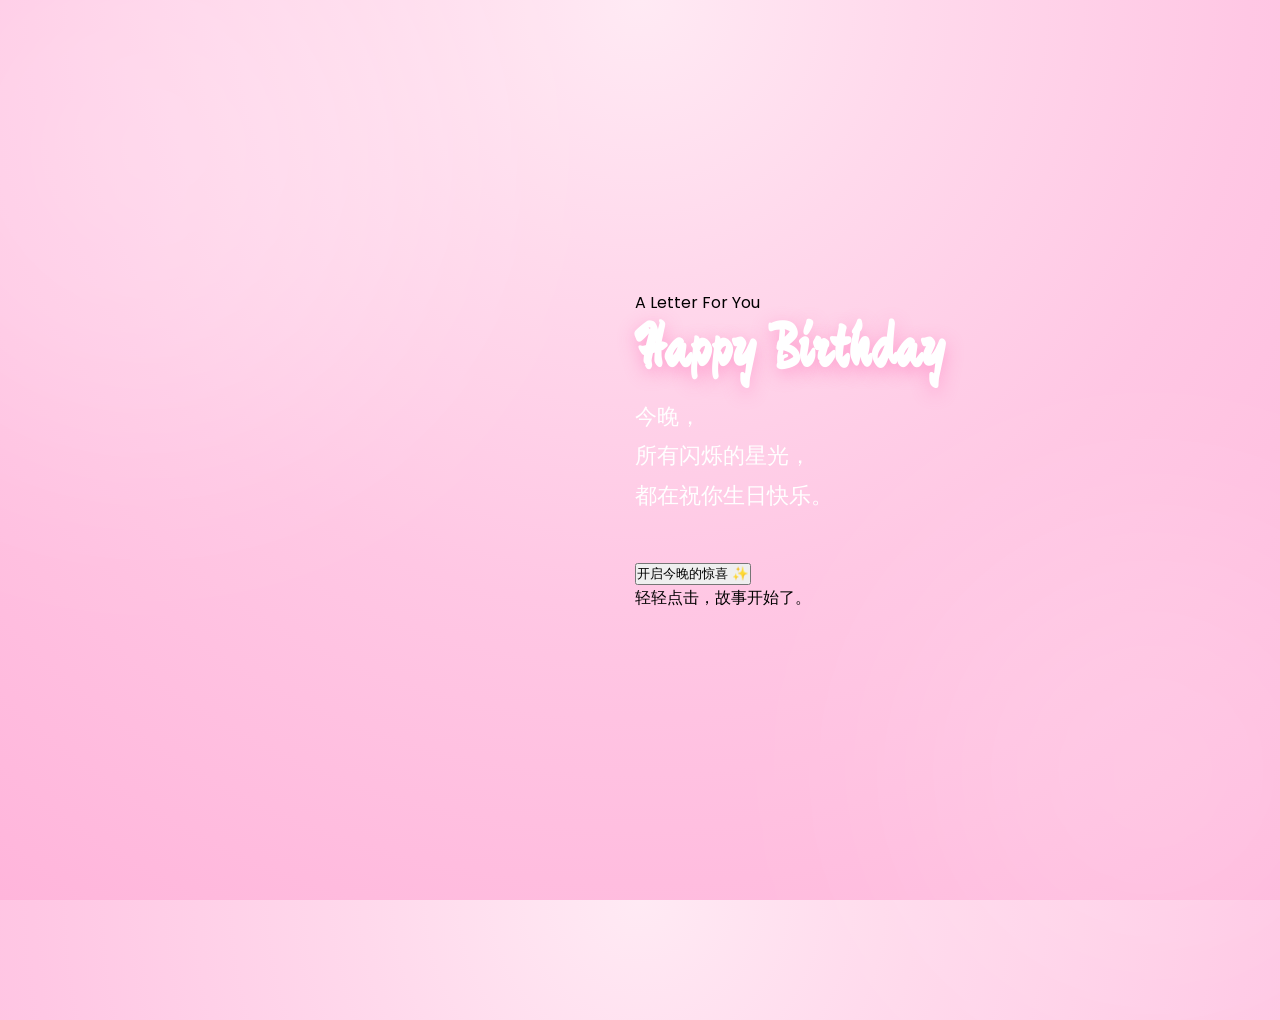
==== commit 831c93c7: "Refactor index.html for birthday celebration Updated the HTML structure and content for the birthday" ====
--- a/index.html
+++ b/index.html
@@ -2,63 +2,112 @@
 <html lang="zh-CN">
 
 <head>
-    <meta charset="UTF-8" />
-    <meta name="viewport" content="width=device-width, initial-scale=1.0" />
 
-    <title>To My Baby ❤️</title>
+    <meta charset="UTF-8">
 
-    <!-- Google Fonts -->
-    <link rel="preconnect" href="https://fonts.googleapis.com">
-    <link rel="preconnect" href="https://fonts.gstatic.com" crossorigin>
+    <meta name="viewport" content="width=device-width, initial-scale=1.0">
 
-    <link href="https://fonts.googleapis.com/css2?family=Cormorant+Garamond:wght@400;500;600&family=Noto+Serif+SC:wght@300;400&display=swap" rel="stylesheet">
+    <title>Happy Birthday ❤️</title>
 
+
+    <!-- 首页样式 -->
     <link rel="stylesheet" href="css/style.css">
+
 
 </head>
 
+
 <body>
 
-    <!-- 星空 Canvas -->
+
+    <!-- 星空背景 -->
     <canvas id="starCanvas"></canvas>
 
-    <!-- 渐变遮罩 -->
-    <div class="overlay"></div>
 
-    <!-- 主内容 -->
+
+    <!-- 页面遮罩 -->
+    <div class="page-overlay"></div>
+
+
+
+    <!-- 首页内容 -->
+
     <main class="hero">
 
-        <div class="hero-content">
 
-            <div class="small-title">
-                FOR MY LOVE
-            </div>
+        <section class="hero-content">
+
+
+            <p class="mini-title">
+                A Letter For You
+            </p>
+
+
 
             <h1>
-                To My Baby
+                Happy Birthday
             </h1>
 
+
+
             <p class="subtitle">
-                今晚的星空，
-                <br>
-                藏着属于你的一份小幸运。
+
+                今晚，<br>
+
+                所有闪烁的星光，<br>
+
+                都在祝你生日快乐。
+
             </p>
+
+
 
             <button id="enterBtn">
 
-                <span>✨ 打开看看</span>
+                开启今晚的惊喜 ✨
 
             </button>
 
-        </div>
+
+
+            <p class="hint">
+
+                轻轻点击，故事开始了。
+
+            </p>
+
+
+        </section>
+
 
     </main>
 
-    <!-- 流星容器 -->
+
+
+
+    <!-- 流星动画容器 -->
+
     <div id="meteorContainer"></div>
+
+
+
+    <!-- 背景音乐 -->
+
+    <audio id="bgm" loop preload="auto">
+
+        <source src="assets/music/happy-birthday.mp3"
+                type="audio/mpeg">
+
+    </audio>
+
+
+
+    <!-- 首页逻辑 -->
 
     <script src="js/main.js"></script>
 
+
 </body>
 
+
 </html>
--- a/css/style.css
+++ b/css/style.css
@@ -1,12 +1,9 @@
-/* =====================================================
-   Happy Birthday 首页样式
-   Romantic Movie Style
-===================================================== */
-
-
-/* =========================
-   基础
-========================= */
+/* ==========================================
+   Happy Birthday Website
+   style.css
+   ========================================== */
+
+@import url('https://fonts.googleapis.com/css2?family=Poppins:wght@300;400;500;600;700&family=Ma+Shan+Zheng&display=swap');
 
 *{
     margin:0;
@@ -14,795 +11,543 @@
     box-sizing:border-box;
 }
 
-
-html,
+html{
+    scroll-behavior:smooth;
+}
+
 body{
-
+    width:100%;
+    min-height:100vh;
+    overflow:hidden;
+    font-family:'Poppins',sans-serif;
+    display:flex;
+    justify-content:center;
+    align-items:center;
+
+    background:
+    radial-gradient(circle at top,#ffeaf4 0%,#ffd9ec 25%,#ffc7e4 55%,#ffb5db 100%);
+}
+
+/* 星空背景Canvas */
+
+#stars{
+    position:fixed;
+    left:0;
+    top:0;
     width:100%;
     height:100%;
-
-    overflow:hidden;
-
-    background:#020207;
-
-    color:white;
-
-    font-family:
-        "PingFang SC",
-        "Microsoft YaHei",
-        sans-serif;
-}
-
-
-
-/* =========================
-   星空 Canvas
-========================= */
-
-
-#stars{
-
-    position:fixed;
-
-    inset:0;
-
-    width:100%;
-
-    height:100%;
-
-    z-index:1;
-
-}
-
-
-
-/* =========================
-   背景渐变
-========================= */
-
+    z-index:-3;
+}
+
+/* 漂浮渐变 */
 
 body::before{
-
     content:"";
-
-    position:fixed;
-
-    inset:0;
-
-    z-index:0;
-
-
-    background:
-
-    radial-gradient(
-        circle at 20% 20%,
-        rgba(255,180,210,.18),
-        transparent 40%
-    ),
-
-
-    radial-gradient(
-        circle at 80% 80%,
-        rgba(130,110,255,.15),
-        transparent 45%
-    ),
-
-
-    linear-gradient(
-        180deg,
-        #020207,
-        #090914
-    );
-
-}
-
-
-
-/* =========================
-   柔光
-========================= */
-
-
-.glow{
-
-    position:fixed;
-
+    position:absolute;
+    width:600px;
+    height:600px;
     border-radius:50%;
-
+    background:rgba(255,255,255,.25);
     filter:blur(120px);
 
-    z-index:0;
-
-    animation:
-        glowMove 8s infinite ease-in-out;
-
-}
-
-
-
-.glow1{
-
-    width:420px;
-
-    height:420px;
-
-    background:#ff9fc9;
-
-    top:-160px;
-
-    left:-120px;
-
-}
-
-
-
-.glow2{
-
-    width:360px;
-
-    height:360px;
-
-    background:#8d7cff;
+    left:-150px;
+    top:-150px;
+
+    animation=float1 10s ease-in-out infinite;
+}
+
+body::after{
+
+    content:"";
+    position:absolute;
+    width:500px;
+    height:500px;
+    border-radius:50%;
+
+    background:rgba(255,255,255,.18);
 
     right:-120px;
-
     bottom:-120px;
 
-    animation-delay:3s;
-
-}
-
-
-
-@keyframes glowMove{
-
-
-    0%,100%{
-
-        transform:scale(1);
-
-        opacity:.2;
-
-    }
-
-
-    50%{
-
-        transform:scale(1.25);
-
-        opacity:.38;
-
-    }
-
-}
-
-
-
-
-
-/* =========================
-   主区域
-========================= */
-
-
-#intro{
-
-    position:relative;
-
-    z-index:10;
-
-    width:100%;
-
-    height:100%;
-
-
-    display:flex;
-
-    justify-content:center;
-
-    align-items:center;
-
-
-    padding:30px;
-
-}
-
-
-
-.content{
-
-    width:min(90%,600px);
-
-    text-align:center;
-
-}
-
-
-
-
-
-/* =========================
-   字幕出现动画
-========================= */
-
-
-.fade-item{
-
-
-    opacity:0;
-
-
-    transform:
-        translateY(35px);
-
-
-
-    animation:
-        textShow 1.5s ease forwards;
-
-
-}
-
-
-
-.fade-item:nth-child(1){
-
-    animation-delay:.5s;
-
-}
-
-
-.fade-item:nth-child(2){
-
-    animation-delay:1.4s;
-
-}
-
-
-.fade-item:nth-child(3){
-
-    animation-delay:2.3s;
-
-}
-
-
-.fade-item:nth-child(4){
-
-    animation-delay:3.2s;
-
-}
-
-
-.fade-item:nth-child(5){
-
-    animation-delay:4.1s;
-
-}
-
-
-
-
-@keyframes textShow{
-
-
-    to{
-
-        opacity:1;
-
-
-        transform:
-            translateY(0);
-
-    }
-
-}
-
-
-
-/* =========================
-   To My Baby
-========================= */
-
-
-.small{
-
-    font-size:15px;
-
-    letter-spacing:8px;
-
-    color:
-    rgba(255,255,255,.65);
-
-
-    margin-bottom:35px;
-
-}
-
-
-
-/* =========================
-   主标题
-========================= */
-
-
-.title{
-
-
-    font-family:
-
-        "STKaiti",
-        "KaiTi",
-        "FangSong",
-        serif;
-
-
-
-    font-size:
-
-        clamp(34px,6vw,54px);
-
-
-
-    font-weight:400;
-
-
-
-    letter-spacing:4px;
-
-
-
-    line-height:1.8;
-
-
-
-    color:#fff7fa;
-
-
-
-    text-shadow:
-
-
-        0 0 15px rgba(255,255,255,.25),
-
-
-        0 0 40px rgba(255,182,193,.3);
-
-}
-
-
-
-
-/* =========================
-   小幸运
-========================= */
-
+    filter:blur(120px);
+
+    animation=float2 12s ease-in-out infinite;
+}
+
+@keyframes float1{
+
+0%{
+transform:translateY(0px);
+}
+
+50%{
+transform:translateY(40px);
+}
+
+100%{
+transform:translateY(0px);
+}
+
+}
+
+@keyframes float2{
+
+0%{
+transform:translateY(0px);
+}
+
+50%{
+transform:translateY(-35px);
+}
+
+100%{
+transform:translateY(0px);
+}
+
+}
+
+/* 卡片 */
+
+.container{
+
+width:90%;
+max-width:720px;
+
+padding:60px 50px;
+
+border-radius:35px;
+
+background:rgba(255,255,255,.22);
+
+backdrop-filter:blur(20px);
+
+-webkit-backdrop-filter:blur(20px);
+
+border:1px solid rgba(255,255,255,.45);
+
+box-shadow:
+
+0 25px 60px rgba(255,105,180,.22);
+
+text-align:center;
+
+animation:fadeUp 1.3s;
+}
+
+@keyframes fadeUp{
+
+from{
+
+opacity:0;
+
+transform:translateY(50px);
+
+}
+
+to{
+
+opacity:1;
+
+transform:translateY(0);
+
+}
+
+}
+
+h1{
+
+font-family:'Ma Shan Zheng',cursive;
+
+font-size:62px;
+
+color:white;
+
+text-shadow:
+
+0 5px 18px rgba(255,105,180,.45);
+
+margin-bottom:20px;
+
+animation:heartbeat 2.4s infinite;
+
+}
+
+@keyframes heartbeat{
+
+0%{
+
+transform:scale(1);
+
+}
+
+25%{
+
+transform:scale(1.05);
+
+}
+
+50%{
+
+transform:scale(1);
+
+}
+
+75%{
+
+transform:scale(1.05);
+
+}
+
+100%{
+
+transform:scale(1);
+
+}
+
+}
 
 .subtitle{
 
-
-    margin-top:15px;
-
-
-    font-family:
-
-        "PingFang SC",
-        "Microsoft YaHei",
-        sans-serif;
-
-
-
-    font-size:
-
-        clamp(20px,4vw,30px);
-
-
-
-    font-weight:300;
-
-
-
-    letter-spacing:3px;
-
-
-
-    line-height:1.8;
-
-
-
-    color:#ffeaf3;
-
-
-}
-
-
-
-
-/* =========================
-   分割线
-========================= */
-
-
-.line{
-
-
-    width:120px;
-
-
-    height:2px;
-
-
-    margin:35px auto;
-
-
-    background:
-
-    linear-gradient(
-
-        90deg,
-
-        transparent,
-
-        #ffd6e8,
-
-        transparent
-
-    );
-
-}
-
-
-
-
-/* =========================
-   提示文字
-========================= */
-
-
-.tip{
-
-
-    font-size:16px;
-
-
-    line-height:2;
-
-
-    color:
-
-    rgba(255,255,255,.75);
-
-
-
-    margin-bottom:45px;
-
-
-}
-
-
-
-
-/* =========================
-   按钮
-========================= */
-
-
-#openBtn{
-
-
-    padding:
-
-        17px 45px;
-
-
-
-    border-radius:999px;
-
-
-
-    border:
-
-        1px solid
-
-        rgba(255,255,255,.25);
-
-
-
-    background:
-
-        rgba(255,255,255,.12);
-
-
-
-    backdrop-filter:
-
-        blur(20px);
-
-
-
-    color:white;
-
-
-
-    font-size:18px;
-
-
-
-    letter-spacing:2px;
-
-
-
-    cursor:pointer;
-
-
-
-    transition:.4s;
-
-
-
-    box-shadow:
-
-        0 10px 40px
-
-        rgba(255,182,193,.25);
-
-}
-
-
-
-#openBtn:hover{
-
-
-    transform:
-
-        translateY(-5px)
-
-        scale(1.05);
-
-
-
-    background:
-
-        rgba(255,182,193,.25);
-
-
-
-}
-
-
-
-
-/* =========================
-   动态流星
-========================= */
-
-
-.meteor{
-
-
-    position:fixed;
-
-
-    width:220px;
-
-
-    height:2px;
-
-
-
-    background:
-
-
-    linear-gradient(
-
-        90deg,
-
-        transparent,
-
-        rgba(255,255,255,.95)
-
-    );
-
-
-
-    transform:rotate(-35deg);
-
-
-
-    z-index:5;
-
-
-    pointer-events:none;
-
-}
-
-
-
-
-.meteor::after{
-
-
-    content:"";
-
-
-    position:absolute;
-
-
-    right:0;
-
-
-    top:-2px;
-
-
-
-    width:6px;
-
-
-    height:6px;
-
-
-    border-radius:50%;
-
-
-
-    background:white;
-
-
-
-    box-shadow:
-
-
-        0 0 15px white,
-
-
-        0 0 30px #ffd6ec;
-
-
-}
-
-
-
-
-@keyframes meteorMove{
-
-
-    0%{
-
-
-        transform:
-
-        translate(-20vw,-20vh)
-
-        rotate(-35deg);
-
-
-
-        opacity:0;
-
-
-    }
-
-
-    15%{
-
-
-        opacity:1;
-
-
-    }
-
-
-
-    100%{
-
-
-        transform:
-
-
-        translate(130vw,100vh)
-
-        rotate(-35deg);
-
-
-
-        opacity:0;
-
-
-    }
-
-
-}
-
-
-
-
-/* =========================
-   转场
-========================= */
-
-
-#fade{
-
-
-    position:fixed;
-
-
-    inset:0;
-
-
-    background:black;
-
-
-    opacity:0;
-
-
-    pointer-events:none;
-
-
-    transition:1.5s;
-
-
-    z-index:999;
-
-}
-
-
-
-#fade.show{
-
-
-    opacity:1;
-
-
-}
-
-
-
-
-/* =========================
-   手机适配
-========================= */
-
+font-size:22px;
+
+color:#fff;
+
+line-height:1.8;
+
+margin-top:10px;
+
+margin-bottom:45px;
+
+font-weight:300;
+
+}
+
+/* 爱心 */
+
+.heart{
+
+font-size:70px;
+
+margin:20px 0;
+
+animation:heartJump 1.5s infinite;
+
+}
+
+@keyframes heartJump{
+
+0%{
+
+transform:translateY(0);
+
+}
+
+50%{
+
+transform:translateY(-12px);
+
+}
+
+100%{
+
+transform:translateY(0);
+
+}
+
+}
+
+/* 按钮 */
+
+.enter-btn{
+
+display:inline-block;
+
+padding:18px 55px;
+
+font-size:20px;
+
+font-weight:600;
+
+border-radius:60px;
+
+text-decoration:none;
+
+color:white;
+
+background:linear-gradient(135deg,#ff6fb5,#ff9bd0);
+
+box-shadow:
+
+0 12px 30px rgba(255,105,180,.35);
+
+transition:.35s;
+
+position:relative;
+
+overflow:hidden;
+
+}
+
+.enter-btn::before{
+
+content:"";
+
+position:absolute;
+
+left:-120%;
+
+top:0;
+
+width:120%;
+
+height:100%;
+
+background:
+
+linear-gradient(
+
+90deg,
+
+transparent,
+
+rgba(255,255,255,.45),
+
+transparent
+
+);
+
+transition:.6s;
+
+}
+
+.enter-btn:hover::before{
+
+left:120%;
+
+}
+
+.enter-btn:hover{
+
+transform:translateY(-6px) scale(1.04);
+
+box-shadow:
+
+0 20px 40px rgba(255,105,180,.42);
+
+}
+
+/* 飘花 */
+
+.petals{
+
+position:absolute;
+
+left:0;
+
+top:0;
+
+width:100%;
+
+height:100%;
+
+pointer-events:none;
+
+overflow:hidden;
+
+}
+
+.petal{
+
+position:absolute;
+
+width:18px;
+
+height:18px;
+
+background:pink;
+
+border-radius:50% 0 50% 50%;
+
+opacity:.75;
+
+animation:fall linear infinite;
+
+}
+
+@keyframes fall{
+
+0%{
+
+transform:
+
+translateY(-100px)
+
+rotate(0deg);
+
+opacity:0;
+
+}
+
+10%{
+
+opacity:1;
+
+}
+
+100%{
+
+transform:
+
+translateY(120vh)
+
+translateX(120px)
+
+rotate(720deg);
+
+opacity:0;
+
+}
+
+}
+
+/* 底部 */
+
+.footer{
+
+position:absolute;
+
+bottom:28px;
+
+width:100%;
+
+text-align:center;
+
+font-size:14px;
+
+color:white;
+
+letter-spacing:2px;
+
+opacity:.85;
+
+}
+
+/* 星星 */
+
+.star{
+
+position:absolute;
+
+background:white;
+
+border-radius:50%;
+
+animation:twinkle 2s infinite;
+
+}
+
+@keyframes twinkle{
+
+0%{
+
+opacity:.2;
+
+transform:scale(.8);
+
+}
+
+50%{
+
+opacity:1;
+
+transform:scale(1.4);
+
+}
+
+100%{
+
+opacity:.2;
+
+transform:scale(.8);
+
+}
+
+}
+
+/* 响应式 */
 
 @media(max-width:768px){
 
-
-    .title{
-
-
-        font-size:38px;
-
-
-    }
-
-
-
-    .subtitle{
-
-
-        font-size:22px;
-
-
-    }
-
-
-
-    .tip{
-
-
-        font-size:14px;
-
-
-    }
-
-
-
-    #openBtn{
-
-
-        width:80%;
-
-
-    }
-
-
-}
+.container{
+
+padding:40px 28px;
+
+}
+
+h1{
+
+font-size:46px;
+
+}
+
+.subtitle{
+
+font-size:18px;
+
+}
+
+.enter-btn{
+
+font-size:18px;
+
+padding:16px 42px;
+
+}
+
+.heart{
+
+font-size:58px;
+
+}
+
+}
+
+@media(max-width:480px){
+
+.container{
+
+width:92%;
+
+padding:35px 22px;
+
+}
+
+h1{
+
+font-size:38px;
+
+}
+
+.subtitle{
+
+font-size:16px;
+
+line-height:1.7;
+
+}
+
+.enter-btn{
+
+font-size:17px;
+
+padding:15px 35px;
+
+}
+
+.footer{
+
+font-size:12px;
+
+}
+
+}
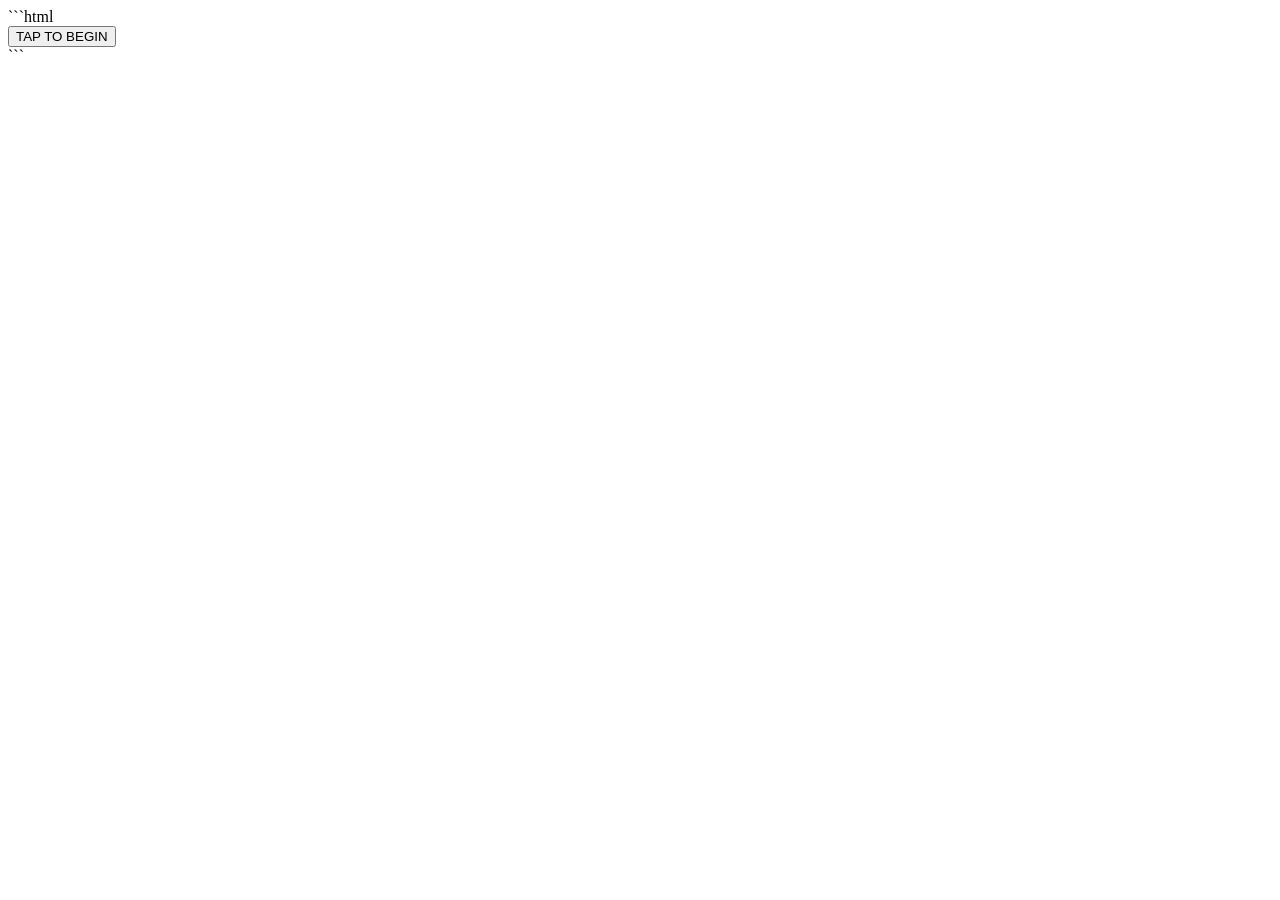
==== commit 2f75a085: "Update index.html" ====
--- a/index.html
+++ b/index.html
@@ -1,113 +1,205 @@
+```html
 <!DOCTYPE html>
 <html lang="zh-CN">
-
 <head>
-
     <meta charset="UTF-8">
 
-    <meta name="viewport" content="width=device-width, initial-scale=1.0">
-
-    <title>Happy Birthday ❤️</title>
-
-
-    <!-- 首页样式 -->
-    <link rel="stylesheet" href="css/style.css">
-
-
+    <meta
+        name="viewport"
+        content="width=device-width, initial-scale=1.0, viewport-fit=cover"
+    >
+
+    <meta
+        name="theme-color"
+        content="#030205"
+    >
+
+    <title>For You</title>
+
+    <link rel="stylesheet" href="./style.css">
 </head>
 
-
 <body>
 
-
-    <!-- 星空背景 -->
-    <canvas id="starCanvas"></canvas>
-
-
-
-    <!-- 页面遮罩 -->
-    <div class="page-overlay"></div>
-
-
-
-    <!-- 首页内容 -->
-
-    <main class="hero">
-
-
-        <section class="hero-content">
-
-
-            <p class="mini-title">
-                A Letter For You
-            </p>
-
-
-
-            <h1>
-                Happy Birthday
-            </h1>
-
-
-
-            <p class="subtitle">
-
-                今晚，<br>
-
-                所有闪烁的星光，<br>
-
-                都在祝你生日快乐。
-
-            </p>
-
-
-
-            <button id="enterBtn">
-
-                开启今晚的惊喜 ✨
-
-            </button>
-
-
-
-            <p class="hint">
-
-                轻轻点击，故事开始了。
-
-            </p>
-
-
-        </section>
-
-
-    </main>
-
-
-
-
-    <!-- 流星动画容器 -->
-
-    <div id="meteorContainer"></div>
-
-
-
-    <!-- 背景音乐 -->
-
-    <audio id="bgm" loop preload="auto">
-
-        <source src="assets/music/happy-birthday.mp3"
-                type="audio/mpeg">
-
-    </audio>
-
-
-
-    <!-- 首页逻辑 -->
-
-    <script src="js/main.js"></script>
-
+<main class="scene" id="scene">
+
+    <!-- =========================
+         夜空
+    ========================== -->
+
+    <div class="sky"></div>
+
+    <div class="stars" aria-hidden="true">
+        <span></span>
+        <span></span>
+        <span></span>
+        <span></span>
+        <span></span>
+        <span></span>
+        <span></span>
+        <span></span>
+        <span></span>
+        <span></span>
+        <span></span>
+        <span></span>
+    </div>
+
+
+    <!-- =========================
+         流星
+    ========================== -->
+
+    <div class="meteor" aria-hidden="true">
+        <div class="meteor-tail"></div>
+        <div class="meteor-head"></div>
+    </div>
+
+
+    <!-- =========================
+         中央环境光
+    ========================== -->
+
+    <div class="ambient-glow"></div>
+
+
+    <!-- =========================
+         蛋糕场景
+    ========================== -->
+
+    <section class="cake-scene" aria-label="Birthday cake">
+
+        <div class="cake-shadow"></div>
+
+        <!-- 蜡烛产生的环境光 -->
+        <div class="candle-light"></div>
+
+
+        <!-- =====================
+             蛋糕
+        ====================== -->
+
+        <div class="cake">
+
+            <!-- 蜡烛 -->
+            <div class="candles">
+
+                <div class="candle candle-1">
+                    <span class="wick"></span>
+                    <span class="flame"></span>
+                </div>
+
+                <div class="candle candle-2">
+                    <span class="wick"></span>
+                    <span class="flame"></span>
+                </div>
+
+                <div class="candle candle-3">
+                    <span class="wick"></span>
+                    <span class="flame"></span>
+                </div>
+
+                <div class="candle candle-4">
+                    <span class="wick"></span>
+                    <span class="flame"></span>
+                </div>
+
+                <div class="candle candle-5">
+                    <span class="wick"></span>
+                    <span class="flame"></span>
+                </div>
+
+            </div>
+
+
+            <!-- 顶层奶油 -->
+
+            <div class="cake-top">
+
+                <div class="cream cream-1"></div>
+                <div class="cream cream-2"></div>
+                <div class="cream cream-3"></div>
+                <div class="cream cream-4"></div>
+
+                <div class="top-strawberry strawberry-1"></div>
+                <div class="top-strawberry strawberry-2"></div>
+                <div class="top-strawberry strawberry-3"></div>
+
+            </div>
+
+
+            <!-- 草莓奶油夹层 -->
+
+            <div class="cream-layer">
+
+                <div class="layer-strawberry s1"></div>
+                <div class="layer-strawberry s2"></div>
+                <div class="layer-strawberry s3"></div>
+                <div class="layer-strawberry s4"></div>
+                <div class="layer-strawberry s5"></div>
+
+            </div>
+
+
+            <!-- 蛋糕胚 -->
+
+            <div class="sponge sponge-top"></div>
+
+            <div class="sponge sponge-bottom"></div>
+
+        </div>
+
+    </section>
+
+
+    <!-- =========================
+         漂浮光粒
+    ========================== -->
+
+    <div class="particles" aria-hidden="true">
+
+        <span></span>
+        <span></span>
+        <span></span>
+        <span></span>
+        <span></span>
+        <span></span>
+        <span></span>
+        <span></span>
+
+    </div>
+
+
+    <!-- =========================
+         花瓣
+    ========================== -->
+
+    <div class="petals" aria-hidden="true">
+
+        <span></span>
+        <span></span>
+        <span></span>
+
+    </div>
+
+
+    <!-- =========================
+         开场按钮
+    ========================== -->
+
+    <button
+        id="startButton"
+        class="start-button"
+        type="button"
+        aria-label="开始生日祝福"
+    >
+        TAP TO BEGIN
+    </button>
+
+</main>
+
+
+<script src="./script.js"></script>
 
 </body>
-
-
 </html>
+```
